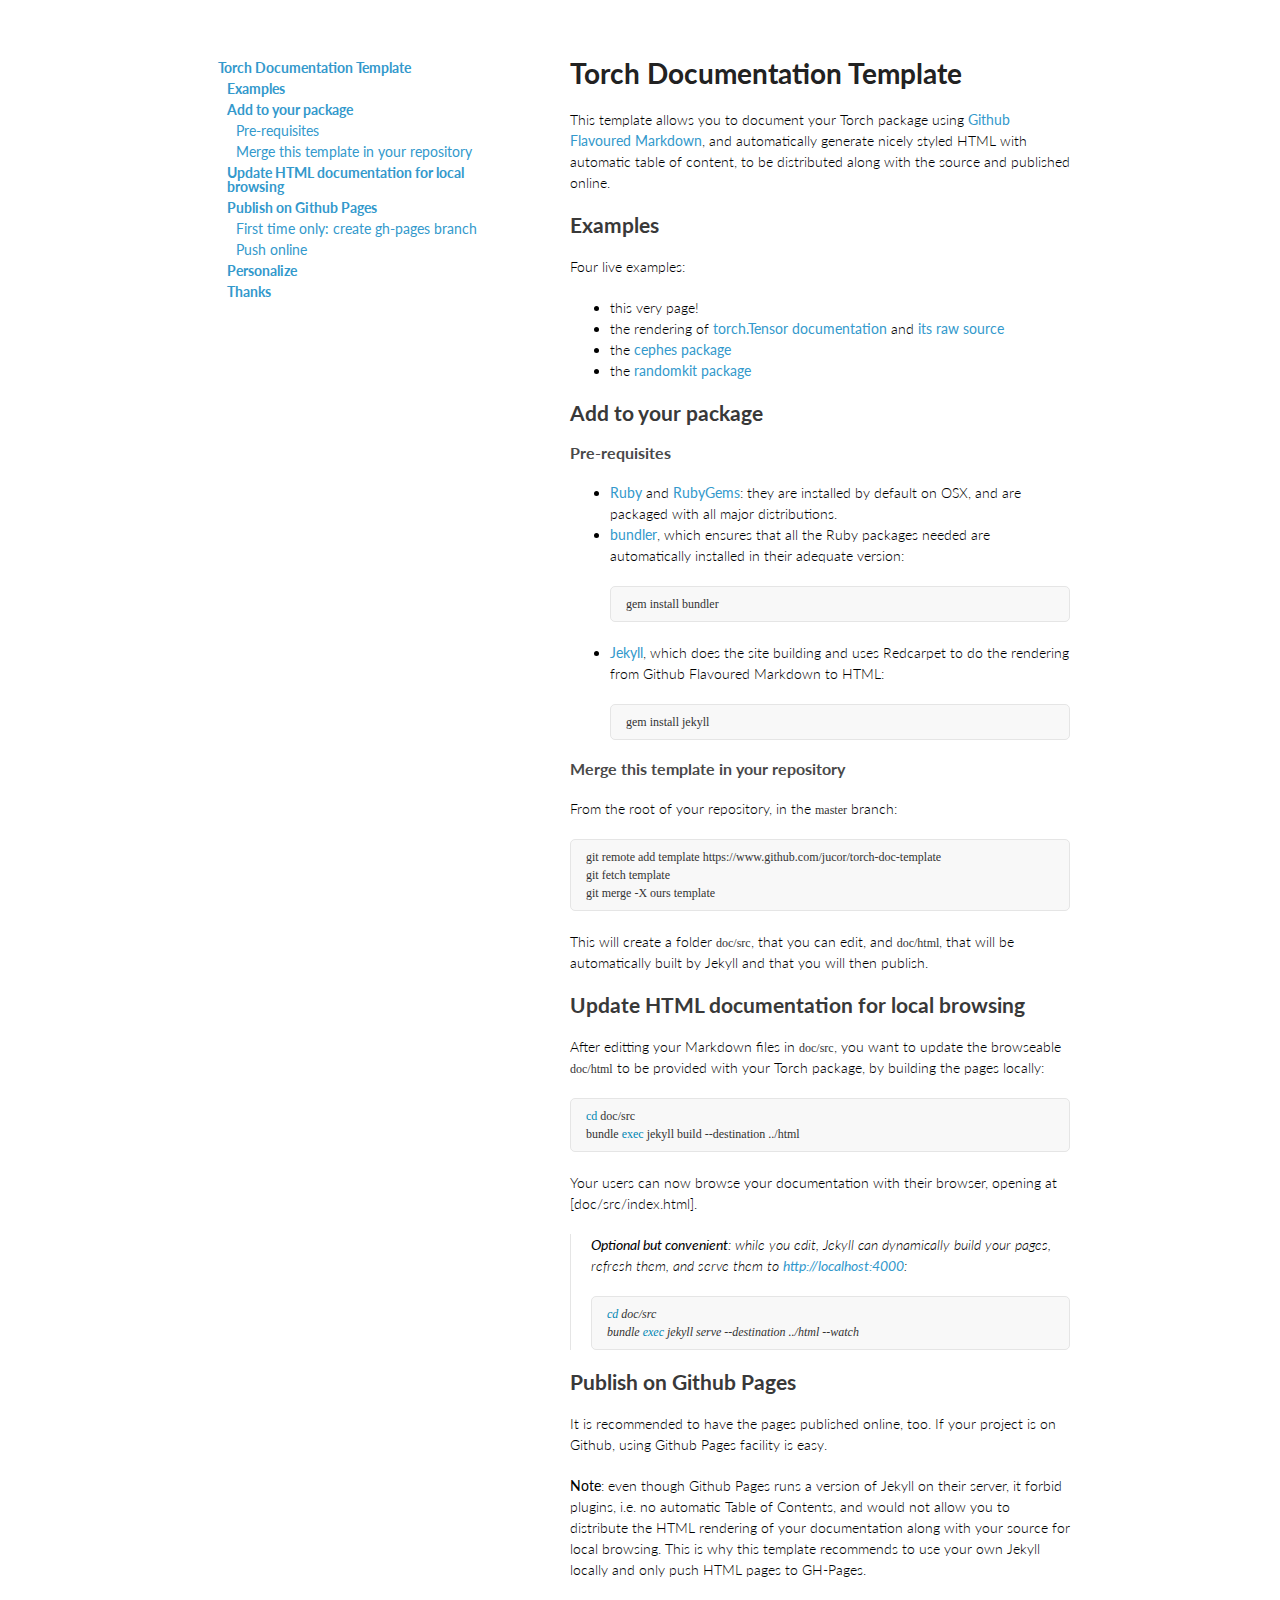
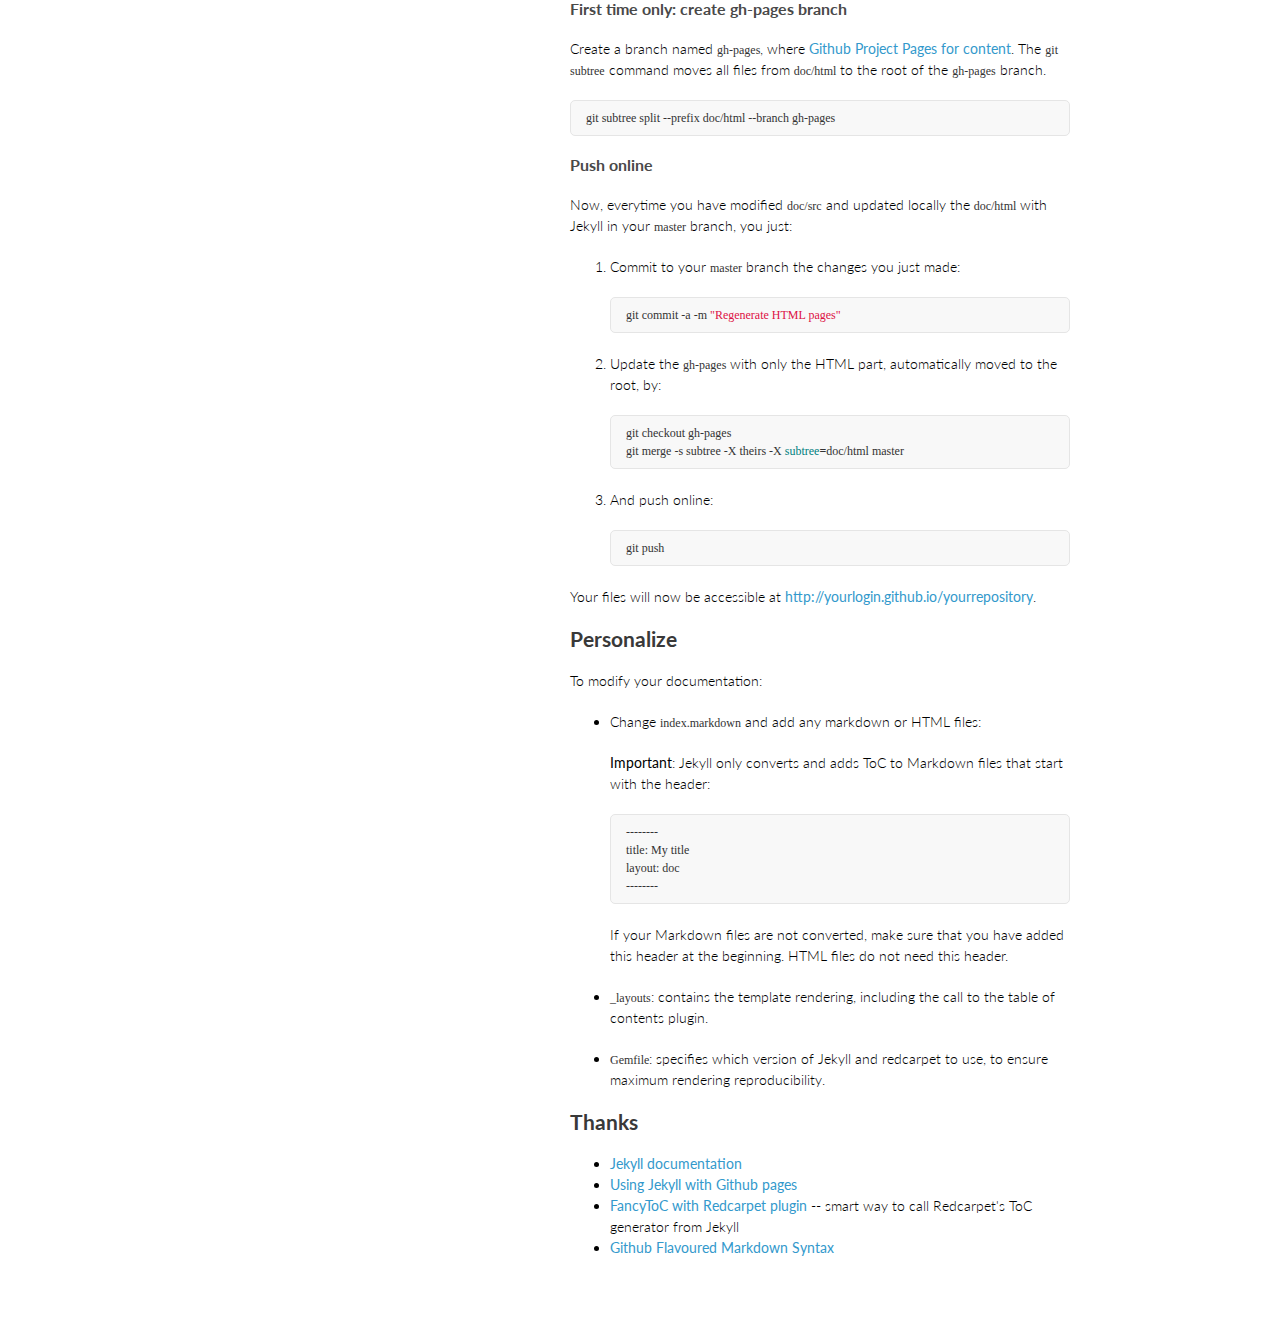
==== index.html @ c4cdb38b "Update HTML" ====
<html>
    <head>
    <meta charset="utf-8">
    <meta http-equiv="X-UA-Compatible" content="chrome=1">
    <title>Torch Documentation Template</title>

    <link rel="stylesheet" href="stylesheets/styles.css">
    <link rel="stylesheet" href="stylesheets/pygment_trac.css">
    <meta name="viewport" content="width=device-width, initial-scale=1, user-scalable=no">
    <!--[if lt IE 9]>
    <script src="//html5shiv.googlecode.com/svn/trunk/html5.js"></script>
    <![endif]-->

  </head>
  <body>

      <div class="wrapper">
          <header>
          <div id="navcontainer">
          <ul>
<li>
<a href="#toc_0">Torch Documentation Template</a>
<ul>
<li>
<a href="#toc_1">Examples</a>
</li>
<li>
<a href="#toc_2">Add to your package</a>
<ul>
<li>
<a href="#toc_3">Pre-requisites</a>
</li>
<li>
<a href="#toc_4">Merge this template in your repository</a>
</li>
</ul>
</li>
<li>
<a href="#toc_5">Update HTML documentation for local browsing</a>
</li>
<li>
<a href="#toc_6">Publish on Github Pages</a>
<ul>
<li>
<a href="#toc_7">First time only: create gh-pages branch</a>
</li>
<li>
<a href="#toc_8">Push online</a>
</li>
</ul>
</li>
<li>
<a href="#toc_9">Personalize</a>
</li>
<li>
<a href="#toc_12">Thanks</a>
</li>
</ul>
</li>
</ul>

          </div>
          </header>
          <section>
          <h1 id="toc_0">Torch Documentation Template</h1>

<p>This template allows you to document your Torch package using <a href="https://help.github.com/articles/github-flavored-markdown">Github Flavoured Markdown</a>, and automatically generate nicely styled HTML with automatic table of content, to be distributed along with the source and published online.</p>

<h2 id="toc_1">Examples</h2>

<p>Four live examples:</p>

<ul>
<li>this very page!</li>
<li>the rendering of <a href="Tensor.md">torch.Tensor documentation</a> and <a href="https://www.github.com/jucor/torch-template-doc/doc/src/Tensor.md">its raw source</a></li>
<li>the <a href="http://jucor.github.io/torch-cephes">cephes package</a></li>
<li>the <a href="http://jucor.github.io/torch-randomkit">randomkit package</a></li>
</ul>

<h2 id="toc_2">Add to your package</h2>

<h3 id="toc_3">Pre-requisites</h3>

<ul>
<li><a href="https://www.ruby-lang.org/en/downloads/">Ruby</a> and <a href="http://rubygems.org/pages/download/">RubyGems</a>: they are installed by default on OSX, and are packaged with all major distributions.</li>
<li><p><a href="http://bundler.io/#getting-started">bundler</a>, which ensures that all the Ruby packages needed are automatically installed in their adequate version:</p>
<div class="highlight"><pre><code class="bash language-bash" data-lang="bash">gem install bundler
</code></pre></div></li>
<li><p><a href="http://jekyllrb.com/docs/installation/">Jekyll</a>, which does the site building and uses Redcarpet to do the rendering from Github Flavoured Markdown to HTML:</p>
<div class="highlight"><pre><code class="text language-text" data-lang="text">gem install jekyll
</code></pre></div></li>
</ul>

<h3 id="toc_4">Merge this template in your repository</h3>

<p>From the root of your repository, in the <code>master</code> branch:</p>
<div class="highlight"><pre><code class="bash language-bash" data-lang="bash">git remote add template https://www.github.com/jucor/torch-doc-template
git fetch template
git merge -X ours template
</code></pre></div>
<p>This will create a folder <code>doc/src</code>, that you can edit, and <code>doc/html</code>, that will be automatically built by Jekyll and that you will then publish.</p>

<h2 id="toc_5">Update HTML documentation for local browsing</h2>

<p>After editting your Markdown files in <code>doc/src</code>, you want to update the browseable <code>doc/html</code> to be provided with your Torch package, by building the pages locally:</p>
<div class="highlight"><pre><code class="bash language-bash" data-lang="bash"><span class="nb">cd </span>doc/src
bundle <span class="nb">exec </span>jekyll build --destination ../html
</code></pre></div>
<p>Your users can now browse your documentation with their browser, opening at [doc/src/index.html].</p>

<blockquote>
<p><strong>Optional but convenient</strong>: while you edit, Jekyll can dynamically build your pages, refresh them, and serve them to <a href="http://localhost:4000">http://localhost:4000</a>:</p>
<div class="highlight"><pre><code class="bash language-bash" data-lang="bash"><span class="nb">cd </span>doc/src
bundle <span class="nb">exec </span>jekyll serve --destination ../html --watch
</code></pre></div></blockquote>

<h2 id="toc_6">Publish on Github Pages</h2>

<p>It is recommended to have the pages published online, too. If your project is on Github, using Github Pages facility is easy.</p>

<p><strong>Note</strong>: even though Github Pages runs a version of Jekyll on their server, it
forbid plugins, i.e. no automatic Table of Contents, and would not allow you to distribute the HTML rendering of your documentation along with your source for local browsing. This is why this template recommends to use your own Jekyll locally and only push HTML pages to GH-Pages.</p>

<h3 id="toc_7">First time only: create gh-pages branch</h3>

<p>Create a branch named <code>gh-pages</code>, where <a href="https://help.github.com/articles/user-organization-and-project-pages">Github Project Pages for content</a>. The <code>git subtree</code> command moves all files from <code>doc/html</code> to the root of the <code>gh-pages</code> branch.</p>
<div class="highlight"><pre><code class="bash language-bash" data-lang="bash">git subtree split --prefix doc/html --branch gh-pages
</code></pre></div>
<h3 id="toc_8">Push online</h3>

<p>Now, everytime you have modified <code>doc/src</code> and updated locally the <code>doc/html</code> with Jekyll in your <code>master</code> branch, you just:</p>

<ol>
<li><p>Commit to your <code>master</code> branch the changes you just made:</p>
<div class="highlight"><pre><code class="bash language-bash" data-lang="bash">git commit -a -m <span class="s2">&quot;Regenerate HTML pages&quot;</span>
</code></pre></div></li>
<li><p>Update the <code>gh-pages</code> with only the HTML part, automatically moved to the root, by:</p>
<div class="highlight"><pre><code class="bash language-bash" data-lang="bash">git checkout gh-pages
git merge -s subtree -X theirs -X <span class="nv">subtree</span><span class="o">=</span>doc/html master
</code></pre></div></li>
<li><p>And push online:</p>
<div class="highlight"><pre><code class="bash language-bash" data-lang="bash">git push
</code></pre></div></li>
</ol>

<p>Your files will now be accessible at <a href="http://jucor.github.io/torch-randomkit">http://yourlogin.github.io/yourrepository</a>.</p>

<h2 id="toc_9">Personalize</h2>

<p>To modify your documentation:</p>

<ul>
<li><p>Change <code>index.markdown</code> and add any markdown or HTML files:</p>

<p><strong>Important</strong>: Jekyll only converts and adds ToC to Markdown files that start with the header:</p>
<div class="highlight"><pre><code class="yaml language-yaml" data-lang="yaml"><span class="l-Scalar-Plain">--------</span>
<span class="l-Scalar-Plain">title</span><span class="p-Indicator">:</span> <span class="l-Scalar-Plain">My title</span>
<span class="l-Scalar-Plain">layout</span><span class="p-Indicator">:</span> <span class="l-Scalar-Plain">doc</span>
<span class="l-Scalar-Plain">--------</span>
</code></pre></div>
<p>If your Markdown files are not converted, make sure that you have added this header at the beginning. HTML files do not need this header.</p></li>
<li><p><code>_layouts</code>: contains the template rendering, including the call to the table of contents plugin.</p></li>
<li><p><code>Gemfile</code>: specifies which version of Jekyll and redcarpet to use, to ensure maximum rendering reproducibility.</p></li>
</ul>

<h2 id="toc_10">Thanks</h2>

<ul>
<li><a href="http://jekyllrb.com/docs/home/">Jekyll documentation</a></li>
<li><a href="https://help.github.com/articles/using-jekyll-with-pages">Using Jekyll with Github pages</a></li>
<li><a href="http://jekyll.alphavice.com/source/_plugins">FancyToC with Redcarpet plugin</a> -- smart way to call Redcarpet&#39;s ToC generator from Jekyll</li>
<li><a href="https://help.github.com/articles/github-flavored-markdown">Github Flavoured Markdown Syntax</a></li>
</ul>

          </section>
      </div>
      <script src="javascripts/scale.fix.js"></script>
  </body>
</html>
---- stylesheets/styles.css ----
@import url(https://fonts.googleapis.com/css?family=Lato:300italic,700italic,300,700);

body {
  padding:50px;
  font:14px/1.5 Lato, "Helvetica Neue", Helvetica, Arial, sans-serif;
  color:#000;
  font-weight:300;
}

h1, h2, h3, h4, h5, h6 {
  color:#222;
  margin:0 0 20px;
}

p, ul, ol, table, pre, dl {
  margin:0 0 20px;
}

h1, h2, h3 {
  line-height:1.1;
}

h1 {
  font-size:28px;
}

h2 {
  color:#393939;
}

h3, h4, h5, h6 {
  color:#494949;
}

a {
  color:#39c;
  font-weight:400;
  text-decoration:none;
}

a small {
  font-size:11px;
  color:#777;
  margin-top:-0.6em;
  display:block;
}

.wrapper {
  width:860px;
  margin:0 auto;
}

blockquote {
  border-left:1px solid #e5e5e5;
  margin:0;
  padding:0 0 0 20px;
  font-style:italic;
}

code, pre {
  font-family:Monaco, Bitstream Vera Sans Mono, Lucida Console, Terminal;
  color:#333;
  font-size:12px;
}

pre {
  padding:8px 15px;
  background: #f8f8f8;  
  border-radius:5px;
  border:1px solid #e5e5e5;
  overflow-x: auto;
}

table {
  width:100%;
  border-collapse:collapse;
}

th, td {
  text-align:left;
  padding:5px 10px;
  border-bottom:1px solid #e5e5e5;
}

dt {
  color:#444;
  font-weight:700;
}

th {
  color:#444;
}

img {
  max-width:100%;
}

header {
  width:270px;
  float:left;
  /* position:fixed; */
}

header ul {
    list-style:none;
    padding:10;
}

#navcontainer ul
{
    margin: 0;
    padding: 0;
    list-style-type: none;
    line-height: 1em;
}

#navcontainer a
{
display: block;
width: 20em;
padding: 3px 12px 3px 8px;
text-decoration: none;
border-bottom: 1px solid #fff;
font-weight: bold;
}

#navcontainer a:hover
{
background-color: #369;
color: #FFF;
}

#navcontainer li li a
{
display: block;
padding: 3px 3px 3px 17px;
}


#navcontainer li li li a
{
display: block;
width: 20em;
padding: 3px 3px 3px 26px;
text-decoration: none;
border-bottom: 1px solid #fff;
font-weight: normal;
}

#navcontainer li li li li a
{
display: block;
width: 20em;
padding: 0px 0px 0px 35px;
text-decoration: none;
border-bottom: 1px solid #fff;
font-weight: normal;
}
 
/* header ul {
  list-style:none;
  height:40px;
  
  padding:0;
  
  background: #eee;
  background: -moz-linear-gradient(top, #f8f8f8 0%, #dddddd 100%);
  background: -webkit-gradient(linear, left top, left bottom, color-stop(0%,#f8f8f8), color-stop(100%,#dddddd));
  background: -webkit-linear-gradient(top, #f8f8f8 0%,#dddddd 100%);
  background: -o-linear-gradient(top, #f8f8f8 0%,#dddddd 100%);
  background: -ms-linear-gradient(top, #f8f8f8 0%,#dddddd 100%);
  background: linear-gradient(top, #f8f8f8 0%,#dddddd 100%);
  
  border-radius:5px;
  border:1px solid #d2d2d2;
  box-shadow:inset #fff 0 1px 0, inset rgba(0,0,0,0.03) 0 -1px 0;
  width:270px; 
}

header li {
  width:89px;
  float:left;
  border-right:1px solid #d2d2d2;
  height:40px;
}

header ul a {
  line-height:1;
  font-size:11px;
  color:#999;
  display:block;
  text-align:center;
  padding-top:6px;
  height:40px;
}

strong {
  color:#222;
  font-weight:700;
}

header ul li + li {
  width:88px;
  border-left:1px solid #fff;
}

header ul li + li + li {
  border-right:none;
  width:89px;
}

header ul a strong {
  font-size:14px;
  display:block;
  color:#222;
}
*/

section {
  width:500px;
  float:right;
  padding-bottom:50px;
}

small {
  font-size:11px;
}

hr {
  border:0;
  background:#e5e5e5;
  height:1px;
  margin:0 0 20px;
}

footer {
  width:270px;
  float:left;
  position:fixed;
  bottom:50px;
}

@media print, screen and (max-width: 960px) {
  
  div.wrapper {
    width:auto;
    margin:0;
  }
  
  header, section, footer {
    float:none;
    position:static;
    width:auto;
  }
  
  header {
    padding-right:320px;
  }
  
  section {
    border:1px solid #e5e5e5;
    border-width:1px 0;
    padding:20px 0;
    margin:0 0 20px;
  }
  
  header a small {
    display:inline;
  }
  
  header ul {
    position:absolute;
    right:50px;
    top:52px;
  }
}

@media print, screen and (max-width: 720px) {
  body {
    word-wrap:break-word;
  }
  
  header {
    padding:0;
  }
  
  header ul, header p.view {
    position:static;
  }
  
  pre, code {
    word-wrap:normal;
  }
}

@media print, screen and (max-width: 480px) {
  body {
    padding:15px;
  }
  
  header ul {
    display:none;
  }
}

@media print {
  body {
    padding:0.4in;
    font-size:12pt;
    color:#444;
  }
}
---- stylesheets/pygment_trac.css ----
.highlight  { background: #ffffff; }
.highlight .c { color: #999988; font-style: italic } /* Comment */
.highlight .err { color: #a61717; background-color: #e3d2d2 } /* Error */
.highlight .k { font-weight: bold } /* Keyword */
.highlight .o { font-weight: bold } /* Operator */
.highlight .cm { color: #999988; font-style: italic } /* Comment.Multiline */
.highlight .cp { color: #999999; font-weight: bold } /* Comment.Preproc */
.highlight .c1 { color: #999988; font-style: italic } /* Comment.Single */
.highlight .cs { color: #999999; font-weight: bold; font-style: italic } /* Comment.Special */
.highlight .gd { color: #000000; background-color: #ffdddd } /* Generic.Deleted */
.highlight .gd .x { color: #000000; background-color: #ffaaaa } /* Generic.Deleted.Specific */
.highlight .ge { font-style: italic } /* Generic.Emph */
.highlight .gr { color: #aa0000 } /* Generic.Error */
.highlight .gh { color: #999999 } /* Generic.Heading */
.highlight .gi { color: #000000; background-color: #ddffdd } /* Generic.Inserted */
.highlight .gi .x { color: #000000; background-color: #aaffaa } /* Generic.Inserted.Specific */
.highlight .go { color: #888888 } /* Generic.Output */
.highlight .gp { color: #555555 } /* Generic.Prompt */
.highlight .gs { font-weight: bold } /* Generic.Strong */
.highlight .gu { color: #800080; font-weight: bold; } /* Generic.Subheading */
.highlight .gt { color: #aa0000 } /* Generic.Traceback */
.highlight .kc { font-weight: bold } /* Keyword.Constant */
.highlight .kd { font-weight: bold } /* Keyword.Declaration */
.highlight .kn { font-weight: bold } /* Keyword.Namespace */
.highlight .kp { font-weight: bold } /* Keyword.Pseudo */
.highlight .kr { font-weight: bold } /* Keyword.Reserved */
.highlight .kt { color: #445588; font-weight: bold } /* Keyword.Type */
.highlight .m { color: #009999 } /* Literal.Number */
.highlight .s { color: #d14 } /* Literal.String */
.highlight .na { color: #008080 } /* Name.Attribute */
.highlight .nb { color: #0086B3 } /* Name.Builtin */
.highlight .nc { color: #445588; font-weight: bold } /* Name.Class */
.highlight .no { color: #008080 } /* Name.Constant */
.highlight .ni { color: #800080 } /* Name.Entity */
.highlight .ne { color: #990000; font-weight: bold } /* Name.Exception */
.highlight .nf { color: #990000; font-weight: bold } /* Name.Function */
.highlight .nn { color: #555555 } /* Name.Namespace */
.highlight .nt { color: #000080 } /* Name.Tag */
.highlight .nv { color: #008080 } /* Name.Variable */
.highlight .ow { font-weight: bold } /* Operator.Word */
.highlight .w { color: #bbbbbb } /* Text.Whitespace */
.highlight .mf { color: #009999 } /* Literal.Number.Float */
.highlight .mh { color: #009999 } /* Literal.Number.Hex */
.highlight .mi { color: #009999 } /* Literal.Number.Integer */
.highlight .mo { color: #009999 } /* Literal.Number.Oct */
.highlight .sb { color: #d14 } /* Literal.String.Backtick */
.highlight .sc { color: #d14 } /* Literal.String.Char */
.highlight .sd { color: #d14 } /* Literal.String.Doc */
.highlight .s2 { color: #d14 } /* Literal.String.Double */
.highlight .se { color: #d14 } /* Literal.String.Escape */
.highlight .sh { color: #d14 } /* Literal.String.Heredoc */
.highlight .si { color: #d14 } /* Literal.String.Interpol */
.highlight .sx { color: #d14 } /* Literal.String.Other */
.highlight .sr { color: #009926 } /* Literal.String.Regex */
.highlight .s1 { color: #d14 } /* Literal.String.Single */
.highlight .ss { color: #990073 } /* Literal.String.Symbol */
.highlight .bp { color: #999999 } /* Name.Builtin.Pseudo */
.highlight .vc { color: #008080 } /* Name.Variable.Class */
.highlight .vg { color: #008080 } /* Name.Variable.Global */
.highlight .vi { color: #008080 } /* Name.Variable.Instance */
.highlight .il { color: #009999 } /* Literal.Number.Integer.Long */

.type-csharp .highlight .k { color: #0000FF }
.type-csharp .highlight .kt { color: #0000FF }
.type-csharp .highlight .nf { color: #000000; font-weight: normal }
.type-csharp .highlight .nc { color: #2B91AF }
.type-csharp .highlight .nn { color: #000000 }
.type-csharp .highlight .s { color: #A31515 }
.type-csharp .highlight .sc { color: #A31515 }
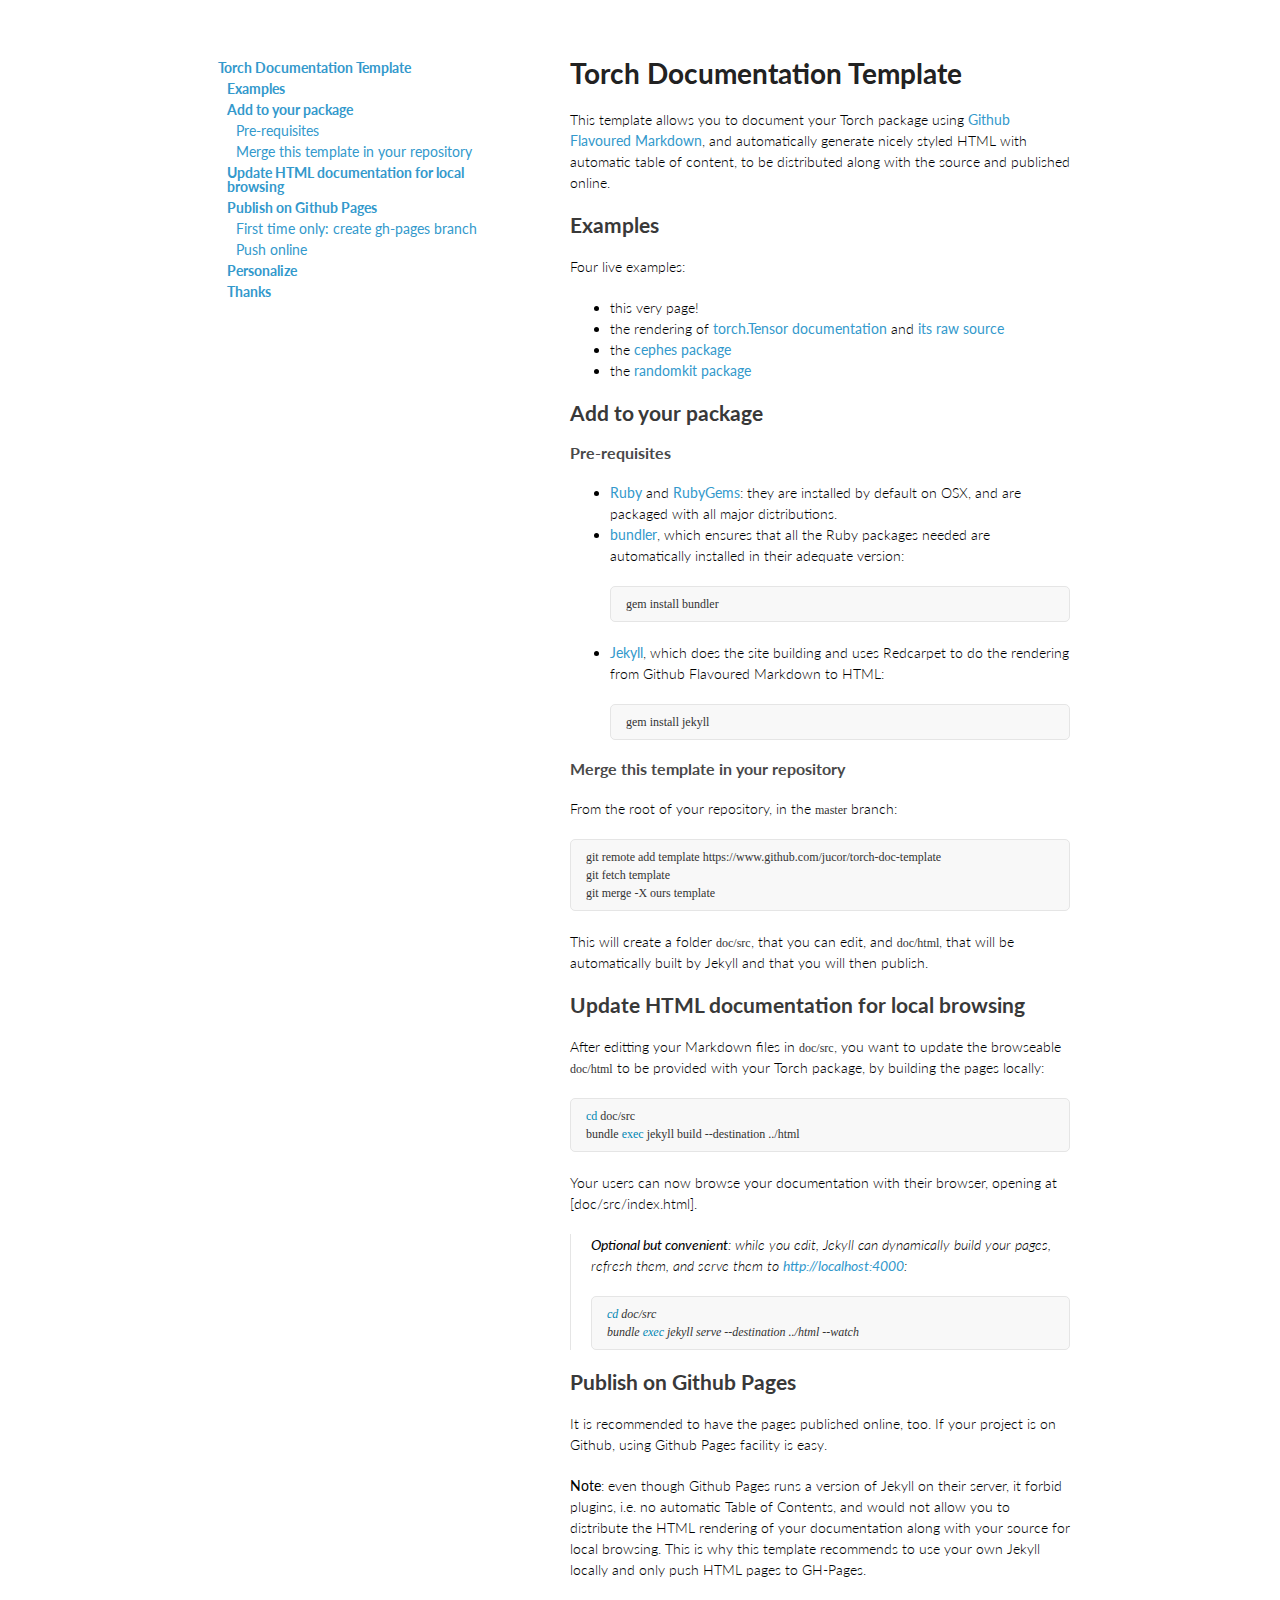
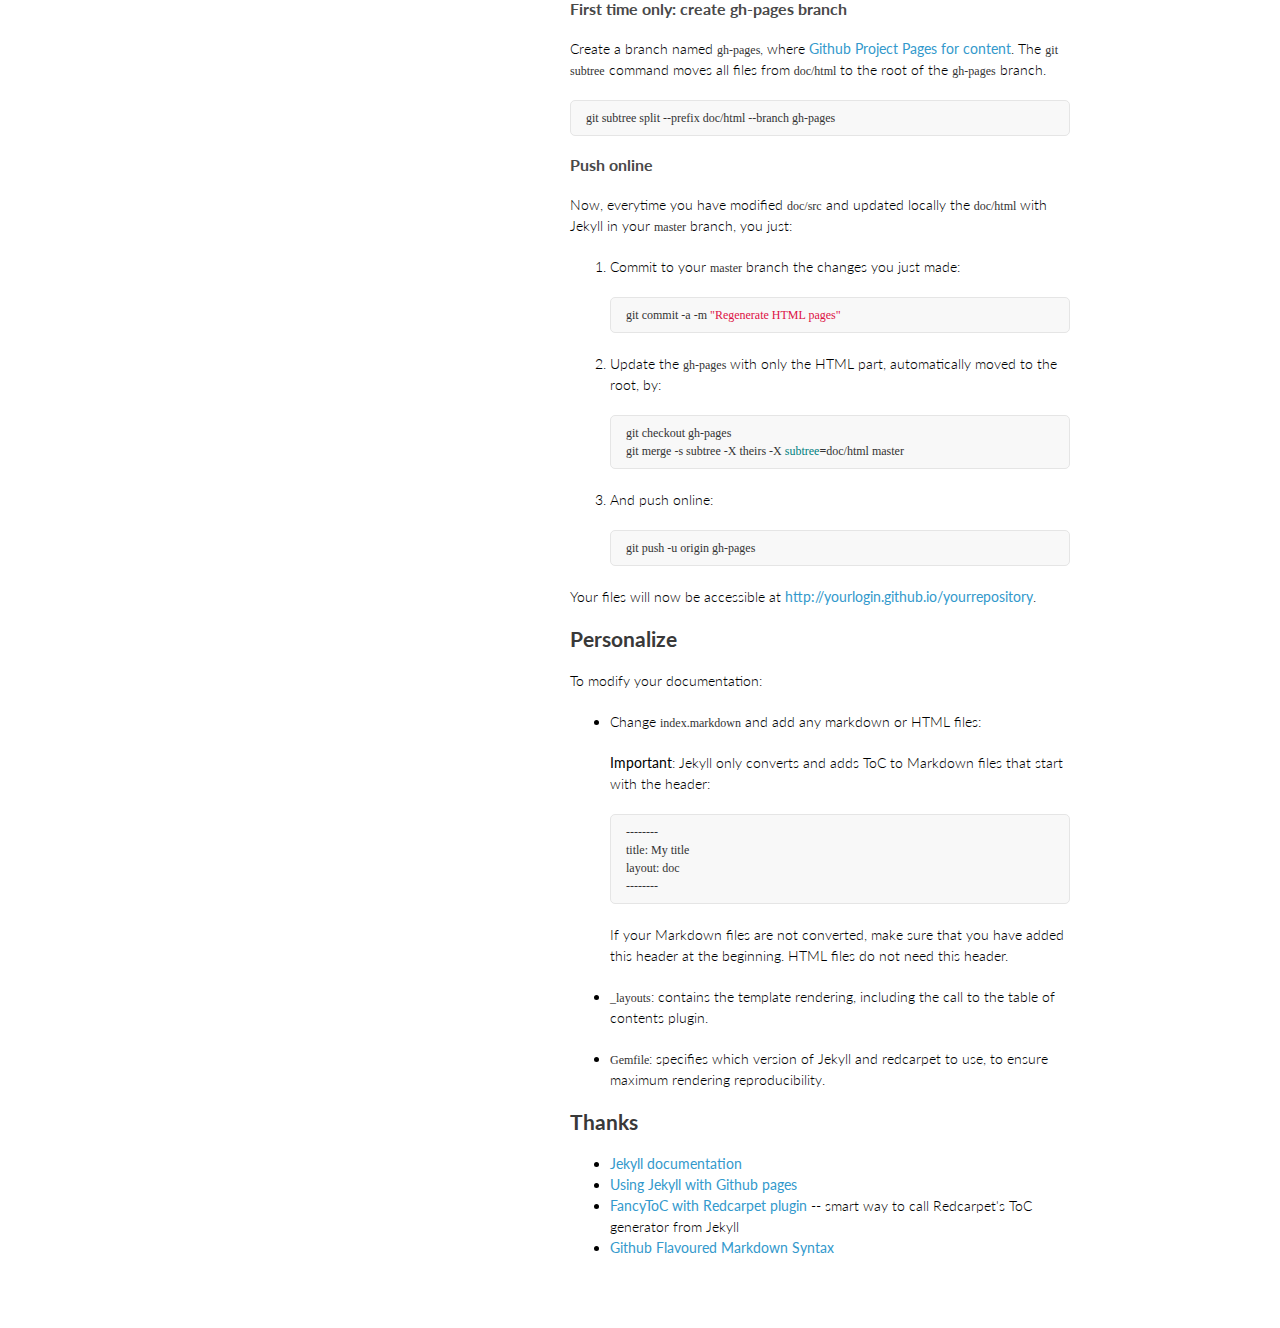
==== commit 7eaf2ec9: "Merge branch 'master' into gh-pages" ====
--- a/index.html
+++ b/index.html
@@ -139,7 +139,7 @@
 git merge -s subtree -X theirs -X <span class="nv">subtree</span><span class="o">=</span>doc/html master
 </code></pre></div></li>
 <li><p>And push online:</p>
-<div class="highlight"><pre><code class="bash language-bash" data-lang="bash">git push
+<div class="highlight"><pre><code class="bash language-bash" data-lang="bash">git push -u origin gh-pages
 </code></pre></div></li>
 </ol>
 
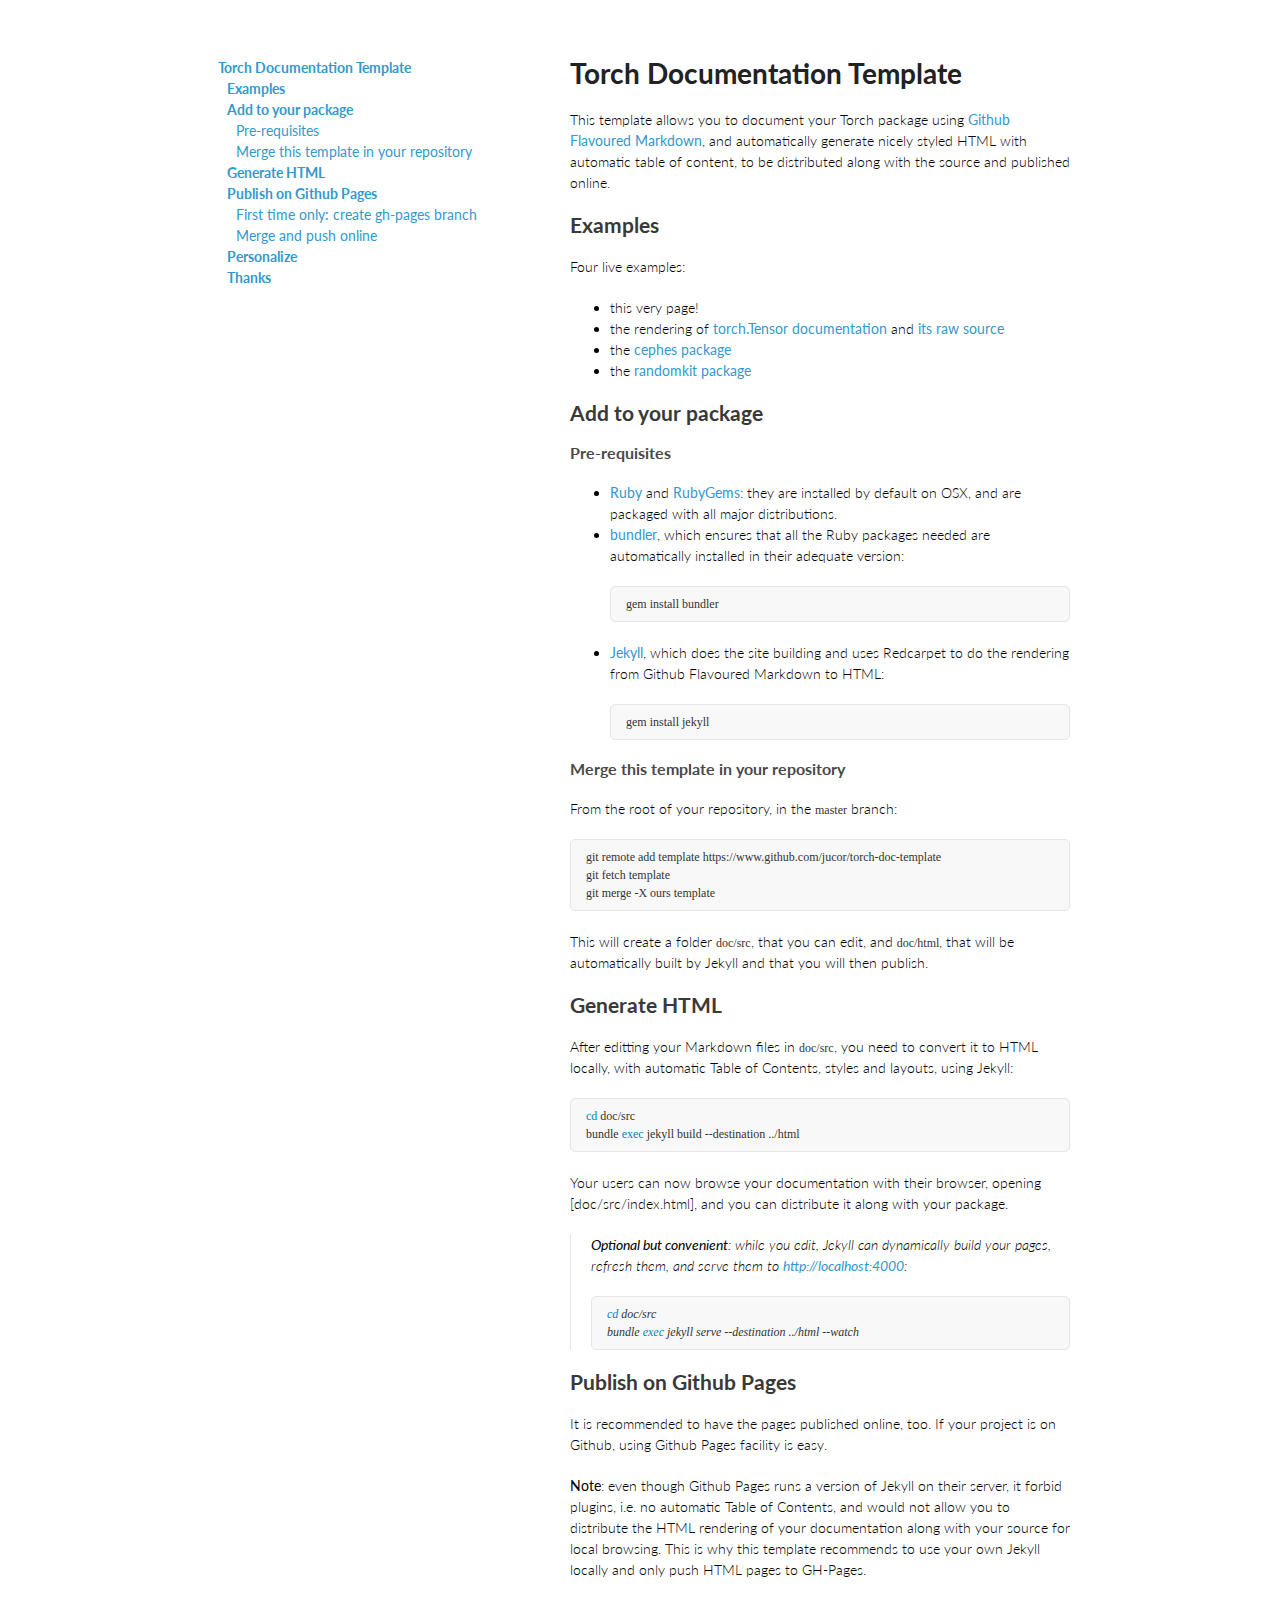
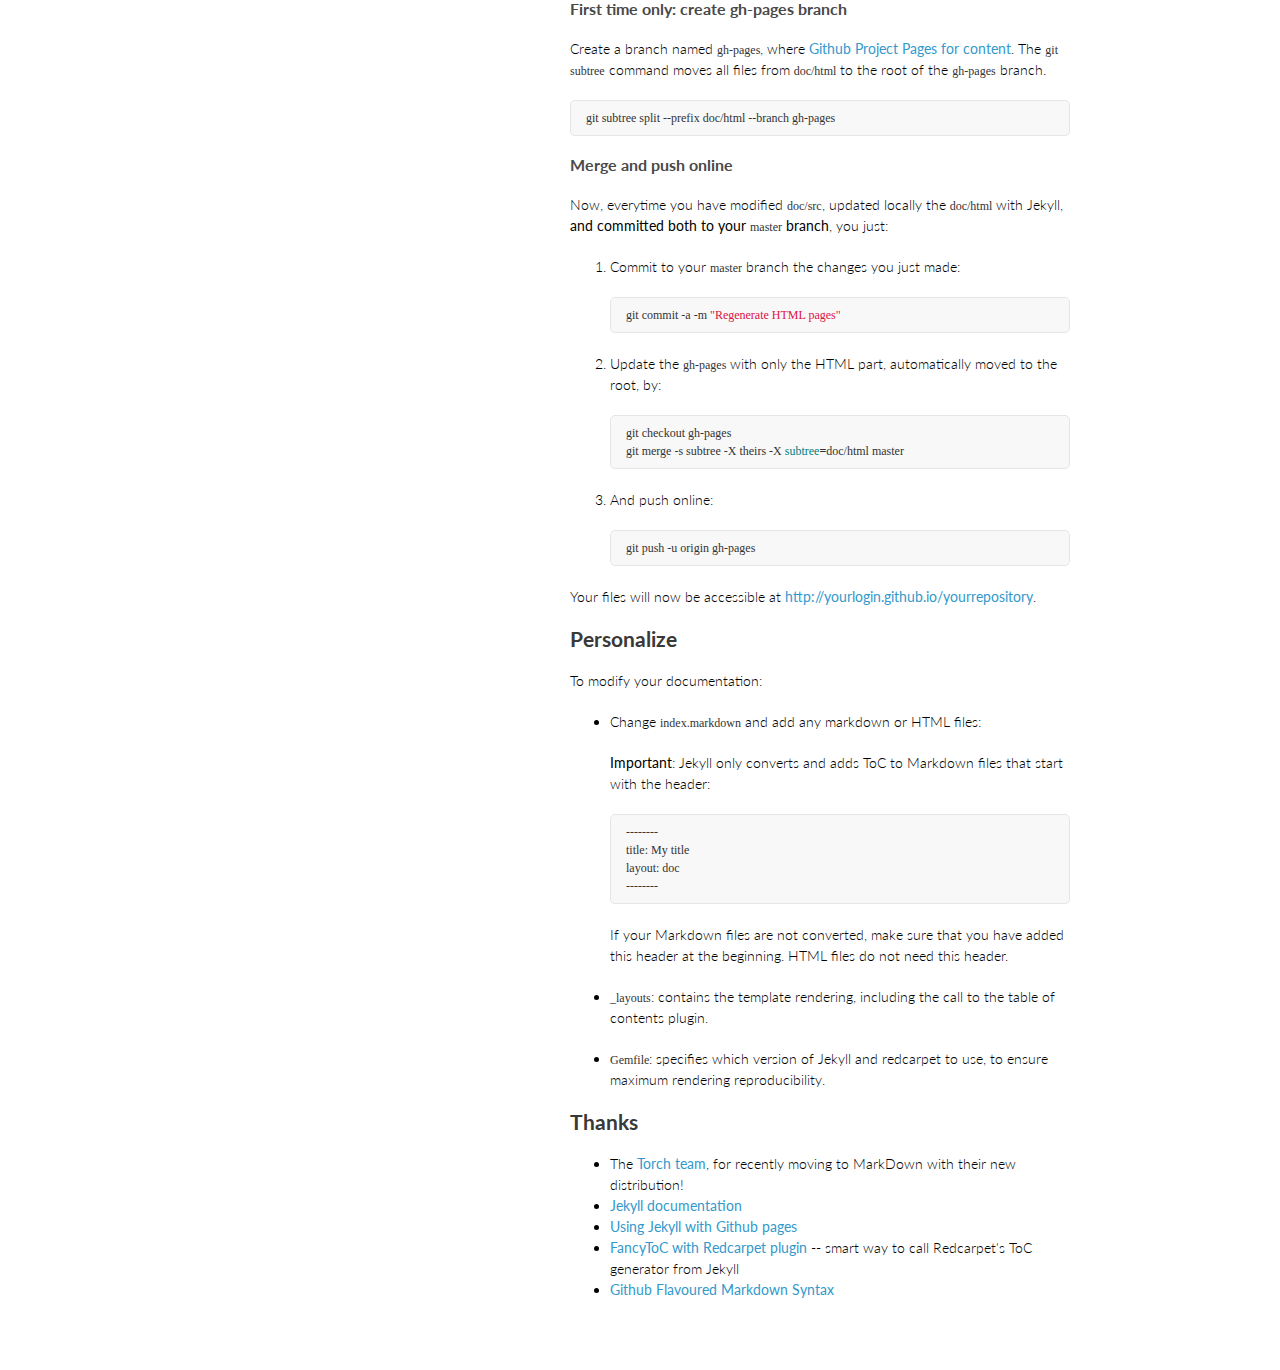
==== commit 641404c0: "Merge branch 'master' into gh-pages" ====
--- a/index.html
+++ b/index.html
@@ -36,7 +36,7 @@
 </ul>
 </li>
 <li>
-<a href="#toc_5">Update HTML documentation for local browsing</a>
+<a href="#toc_5">Generate HTML</a>
 </li>
 <li>
 <a href="#toc_6">Publish on Github Pages</a>
@@ -45,7 +45,7 @@
 <a href="#toc_7">First time only: create gh-pages branch</a>
 </li>
 <li>
-<a href="#toc_8">Push online</a>
+<a href="#toc_8">Merge and push online</a>
 </li>
 </ul>
 </li>
@@ -72,7 +72,7 @@
 
 <ul>
 <li>this very page!</li>
-<li>the rendering of <a href="Tensor.md">torch.Tensor documentation</a> and <a href="https://www.github.com/jucor/torch-template-doc/doc/src/Tensor.md">its raw source</a></li>
+<li>the rendering of <a href="tensor.md">torch.Tensor documentation</a> and <a href="https://www.github.com/jucor/torch-template-doc/doc/src/tensor.md">its raw source</a></li>
 <li>the <a href="http://jucor.github.io/torch-cephes">cephes package</a></li>
 <li>the <a href="http://jucor.github.io/torch-randomkit">randomkit package</a></li>
 </ul>
@@ -100,13 +100,13 @@
 </code></pre></div>
 <p>This will create a folder <code>doc/src</code>, that you can edit, and <code>doc/html</code>, that will be automatically built by Jekyll and that you will then publish.</p>
 
-<h2 id="toc_5">Update HTML documentation for local browsing</h2>
+<h2 id="toc_5">Generate HTML</h2>
 
-<p>After editting your Markdown files in <code>doc/src</code>, you want to update the browseable <code>doc/html</code> to be provided with your Torch package, by building the pages locally:</p>
+<p>After editting your Markdown files in <code>doc/src</code>, you need to convert it to HTML locally, with automatic Table of Contents, styles and layouts, using Jekyll: </p>
 <div class="highlight"><pre><code class="bash language-bash" data-lang="bash"><span class="nb">cd </span>doc/src
 bundle <span class="nb">exec </span>jekyll build --destination ../html
 </code></pre></div>
-<p>Your users can now browse your documentation with their browser, opening at [doc/src/index.html].</p>
+<p>Your users can now browse your documentation with their browser, opening [doc/src/index.html], and you can distribute it along with your package.</p>
 
 <blockquote>
 <p><strong>Optional but convenient</strong>: while you edit, Jekyll can dynamically build your pages, refresh them, and serve them to <a href="http://localhost:4000">http://localhost:4000</a>:</p>
@@ -126,9 +126,9 @@
 <p>Create a branch named <code>gh-pages</code>, where <a href="https://help.github.com/articles/user-organization-and-project-pages">Github Project Pages for content</a>. The <code>git subtree</code> command moves all files from <code>doc/html</code> to the root of the <code>gh-pages</code> branch.</p>
 <div class="highlight"><pre><code class="bash language-bash" data-lang="bash">git subtree split --prefix doc/html --branch gh-pages
 </code></pre></div>
-<h3 id="toc_8">Push online</h3>
+<h3 id="toc_8">Merge and push online</h3>
 
-<p>Now, everytime you have modified <code>doc/src</code> and updated locally the <code>doc/html</code> with Jekyll in your <code>master</code> branch, you just:</p>
+<p>Now, everytime you have modified <code>doc/src</code>, updated locally the <code>doc/html</code> with Jekyll, <b>and committed both to your <code>master</code> branch</b>, you just:</p>
 
 <ol>
 <li><p>Commit to your <code>master</code> branch the changes you just made:</p>
@@ -166,6 +166,7 @@
 <h2 id="toc_10">Thanks</h2>
 
 <ul>
+<li>The <a href="http://torch.ch">Torch team</a>, for recently moving to MarkDown with their new distribution!</li>
 <li><a href="http://jekyllrb.com/docs/home/">Jekyll documentation</a></li>
 <li><a href="https://help.github.com/articles/using-jekyll-with-pages">Using Jekyll with Github pages</a></li>
 <li><a href="http://jekyll.alphavice.com/source/_plugins">FancyToC with Redcarpet plugin</a> -- smart way to call Redcarpet&#39;s ToC generator from Jekyll</li>
--- a/stylesheets/styles.css
+++ b/stylesheets/styles.css
@@ -32,13 +32,13 @@
   color:#494949;
 }
 
-a {
+a[href] {
   color:#39c;
   font-weight:400;
   text-decoration:none;
 }
 
-a small {
+a[href] small {
   font-size:11px;
   color:#777;
   margin-top:-0.6em;
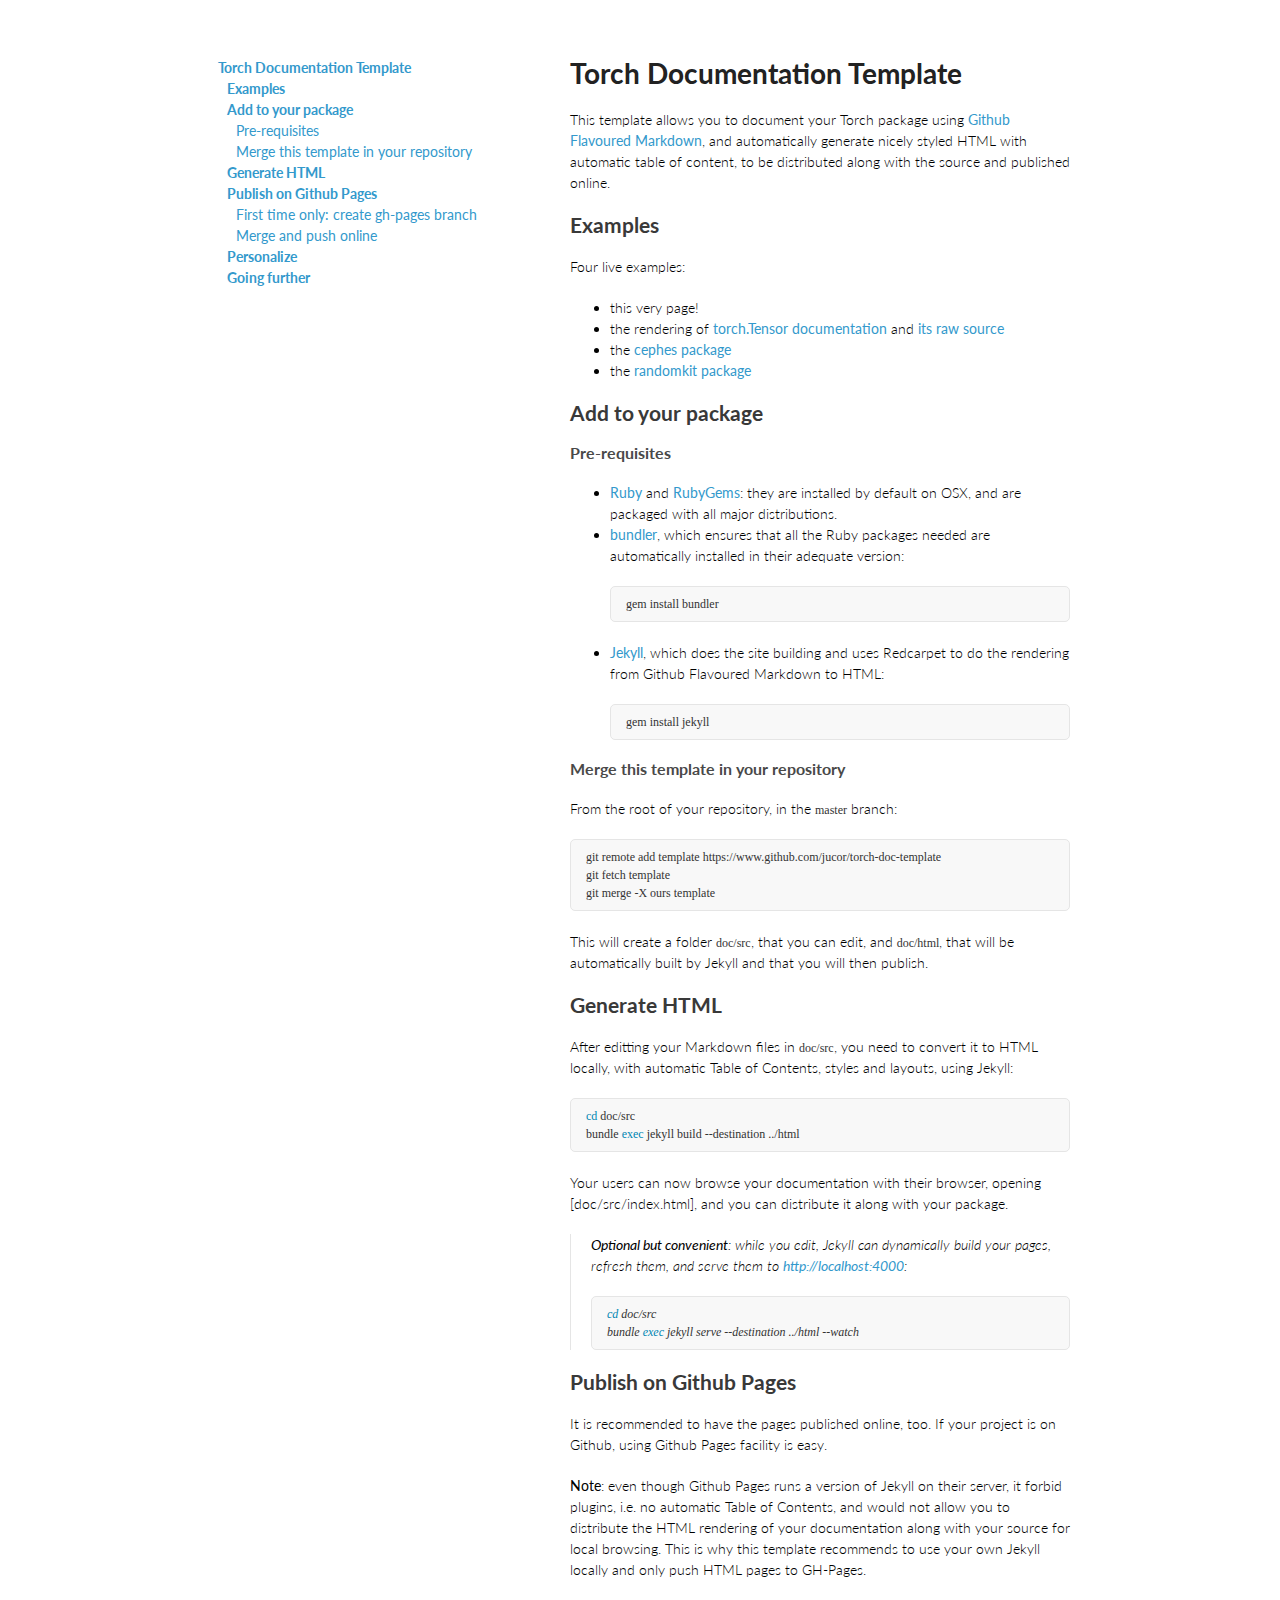
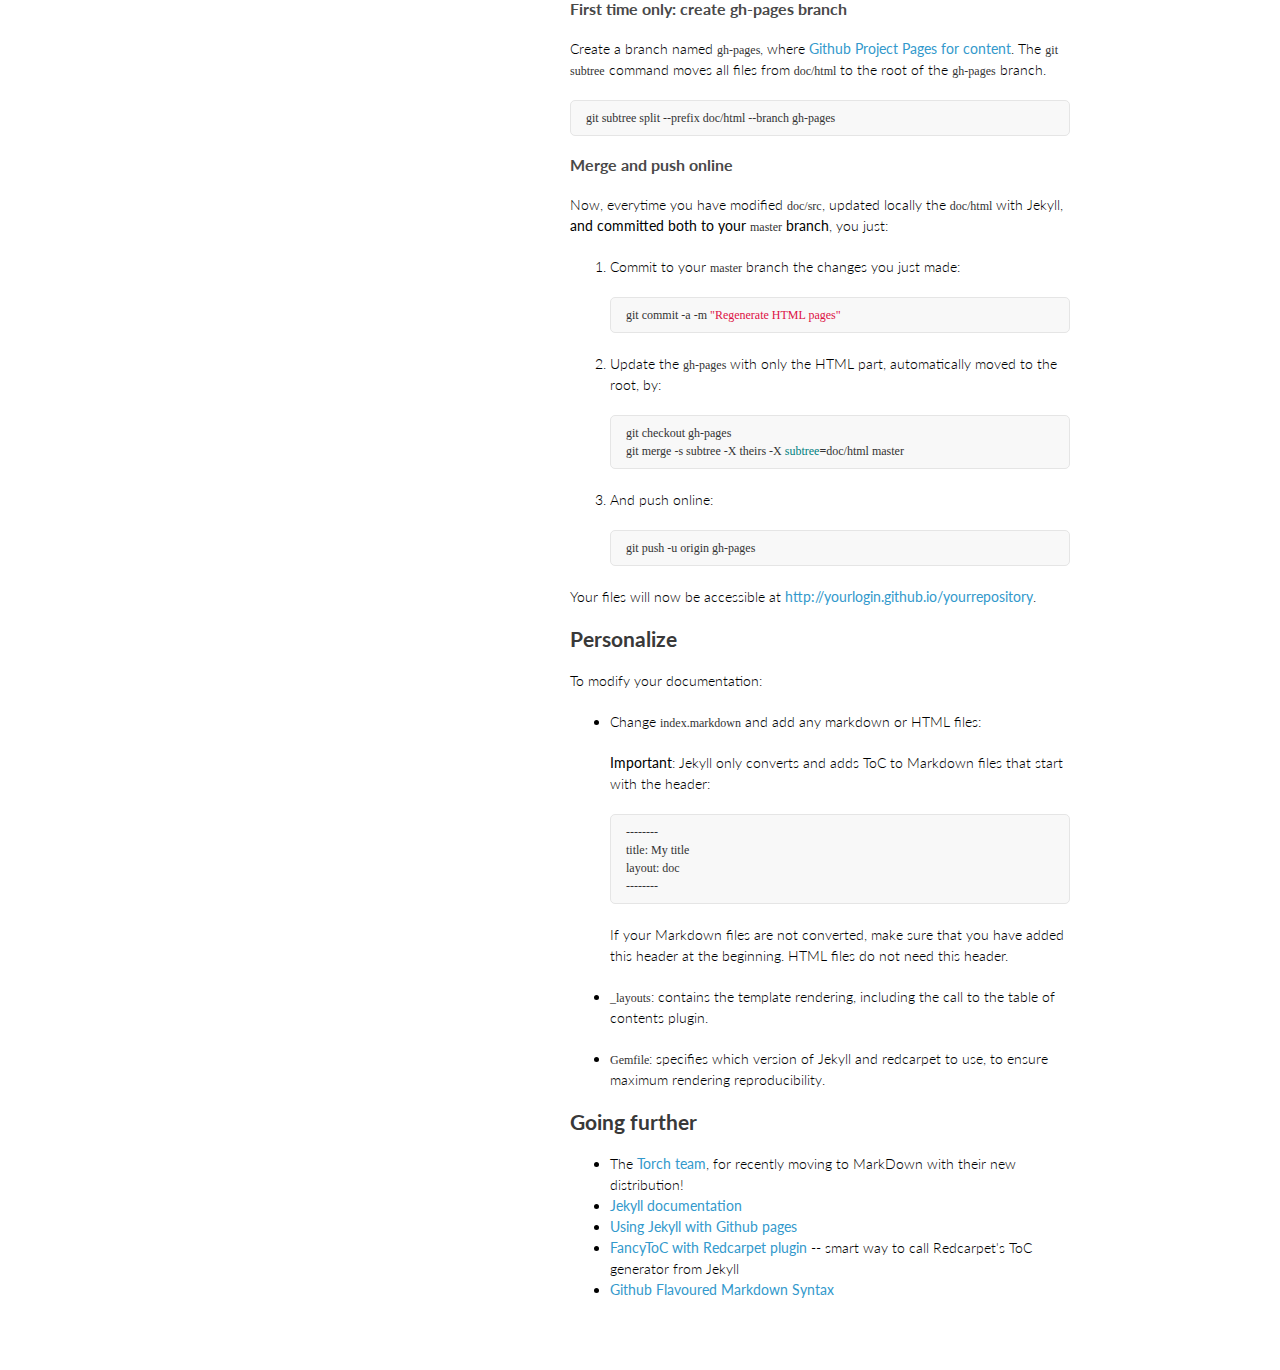
==== commit ff074046: "Merge branch 'master' into gh-pages" ====
--- a/index.html
+++ b/index.html
@@ -53,7 +53,7 @@
 <a href="#toc_9">Personalize</a>
 </li>
 <li>
-<a href="#toc_12">Thanks</a>
+<a href="#toc_10">Going further</a>
 </li>
 </ul>
 </li>
@@ -72,7 +72,7 @@
 
 <ul>
 <li>this very page!</li>
-<li>the rendering of <a href="tensor.md">torch.Tensor documentation</a> and <a href="https://www.github.com/jucor/torch-template-doc/doc/src/tensor.md">its raw source</a></li>
+<li>the rendering of <a href="tensor.html">torch.Tensor documentation</a> and <a href="https://www.github.com/jucor/torch-template-doc/doc/src/tensor.md">its raw source</a></li>
 <li>the <a href="http://jucor.github.io/torch-cephes">cephes package</a></li>
 <li>the <a href="http://jucor.github.io/torch-randomkit">randomkit package</a></li>
 </ul>
@@ -163,7 +163,7 @@
 <li><p><code>Gemfile</code>: specifies which version of Jekyll and redcarpet to use, to ensure maximum rendering reproducibility.</p></li>
 </ul>
 
-<h2 id="toc_10">Thanks</h2>
+<h2 id="toc_10">Going further</h2>
 
 <ul>
 <li>The <a href="http://torch.ch">Torch team</a>, for recently moving to MarkDown with their new distribution!</li>
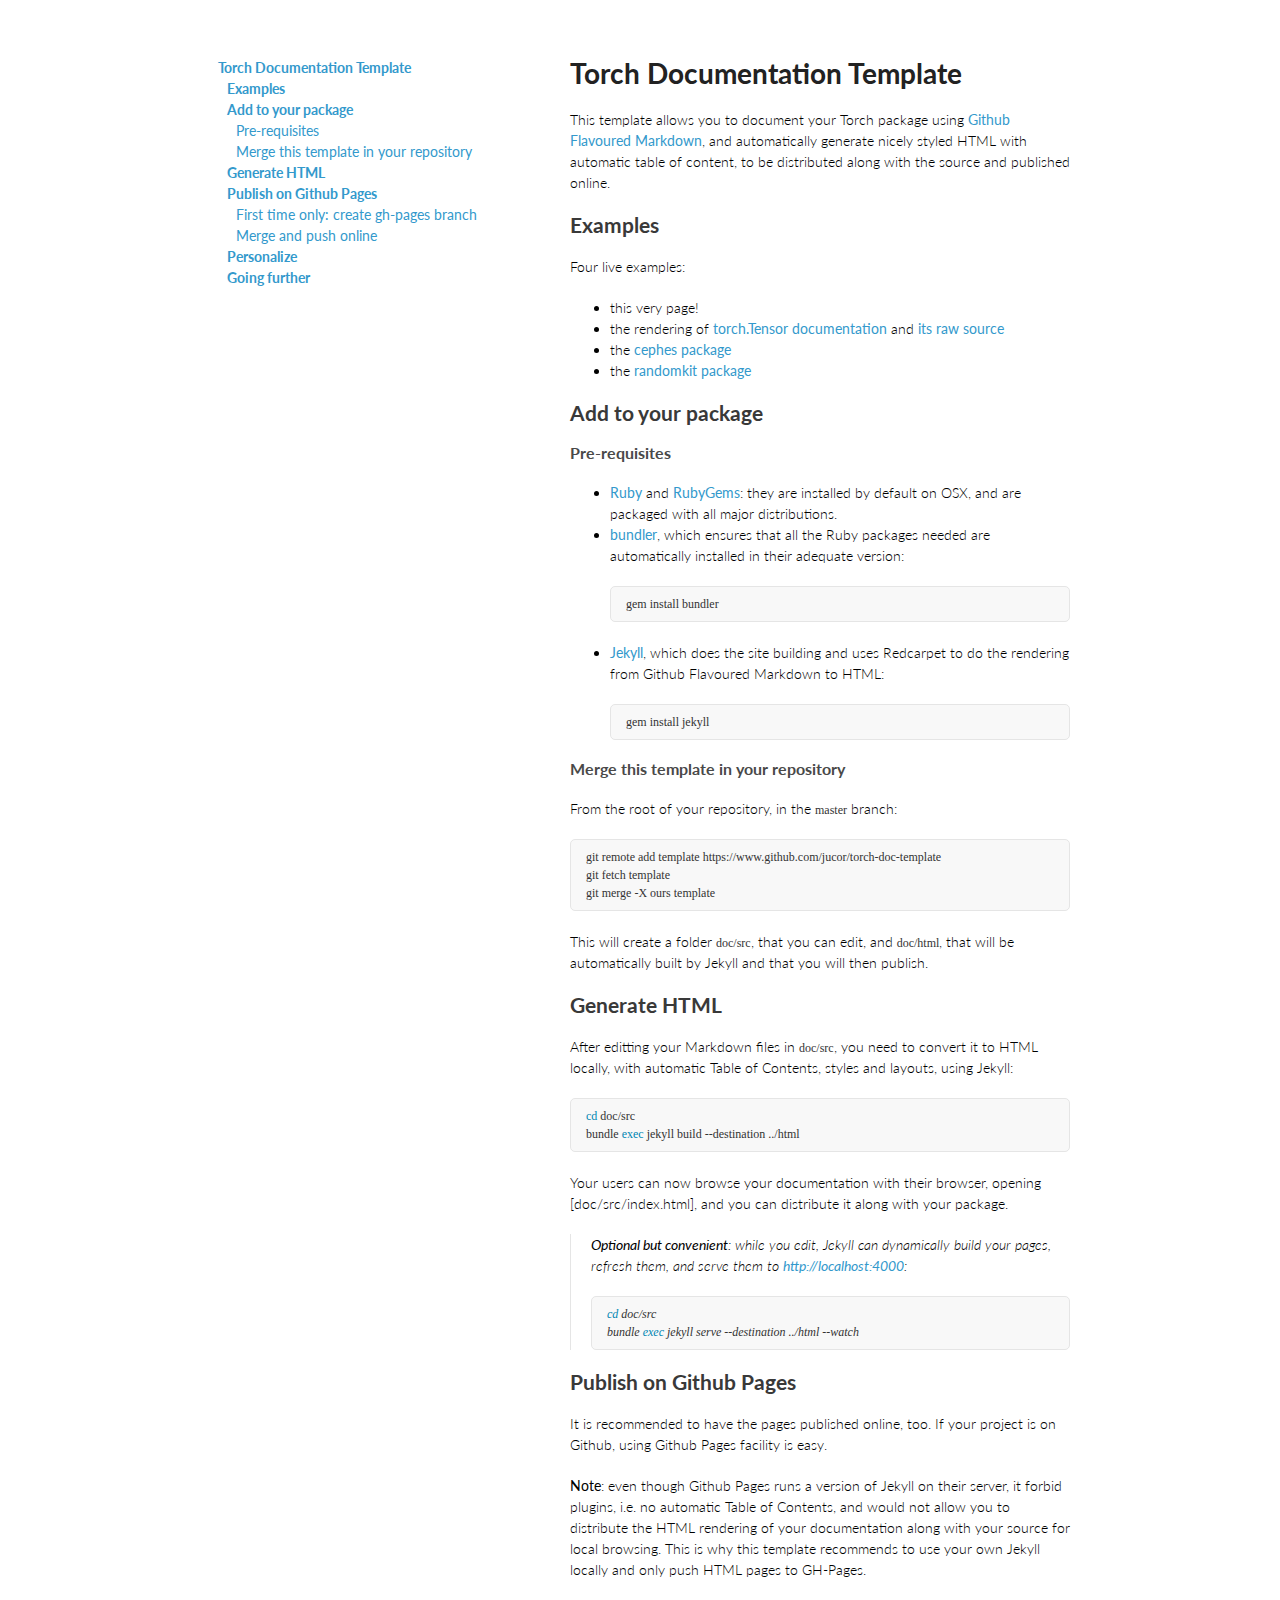
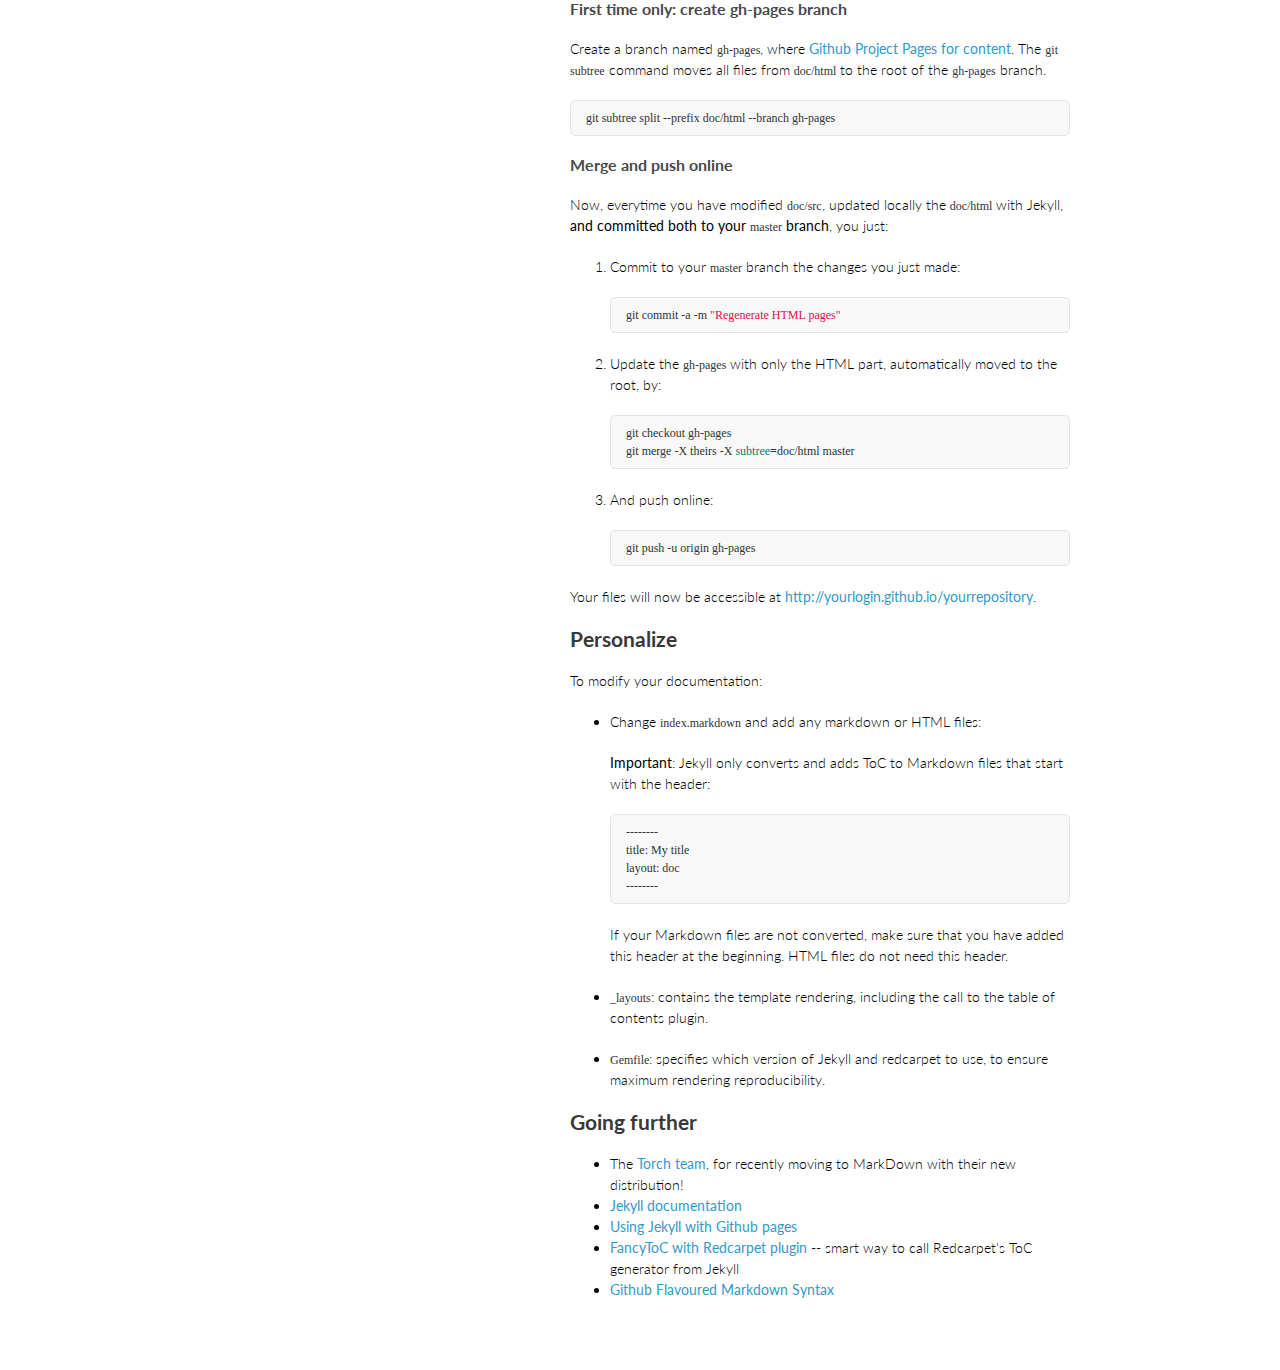
==== commit e037381b: "Merge branch 'master' into gh-pages" ====
--- a/index.html
+++ b/index.html
@@ -72,7 +72,7 @@
 
 <ul>
 <li>this very page!</li>
-<li>the rendering of <a href="tensor.html">torch.Tensor documentation</a> and <a href="https://www.github.com/jucor/torch-template-doc/doc/src/tensor.md">its raw source</a></li>
+<li>the rendering of <a href="tensor.html">torch.Tensor documentation</a> and <a href="https://github.com/jucor/torch-doc-template/blob/master/doc/src/tensor.md">its raw source</a></li>
 <li>the <a href="http://jucor.github.io/torch-cephes">cephes package</a></li>
 <li>the <a href="http://jucor.github.io/torch-randomkit">randomkit package</a></li>
 </ul>
@@ -136,7 +136,7 @@
 </code></pre></div></li>
 <li><p>Update the <code>gh-pages</code> with only the HTML part, automatically moved to the root, by:</p>
 <div class="highlight"><pre><code class="bash language-bash" data-lang="bash">git checkout gh-pages
-git merge -s subtree -X theirs -X <span class="nv">subtree</span><span class="o">=</span>doc/html master
+git merge -X theirs -X <span class="nv">subtree</span><span class="o">=</span>doc/html master
 </code></pre></div></li>
 <li><p>And push online:</p>
 <div class="highlight"><pre><code class="bash language-bash" data-lang="bash">git push -u origin gh-pages
